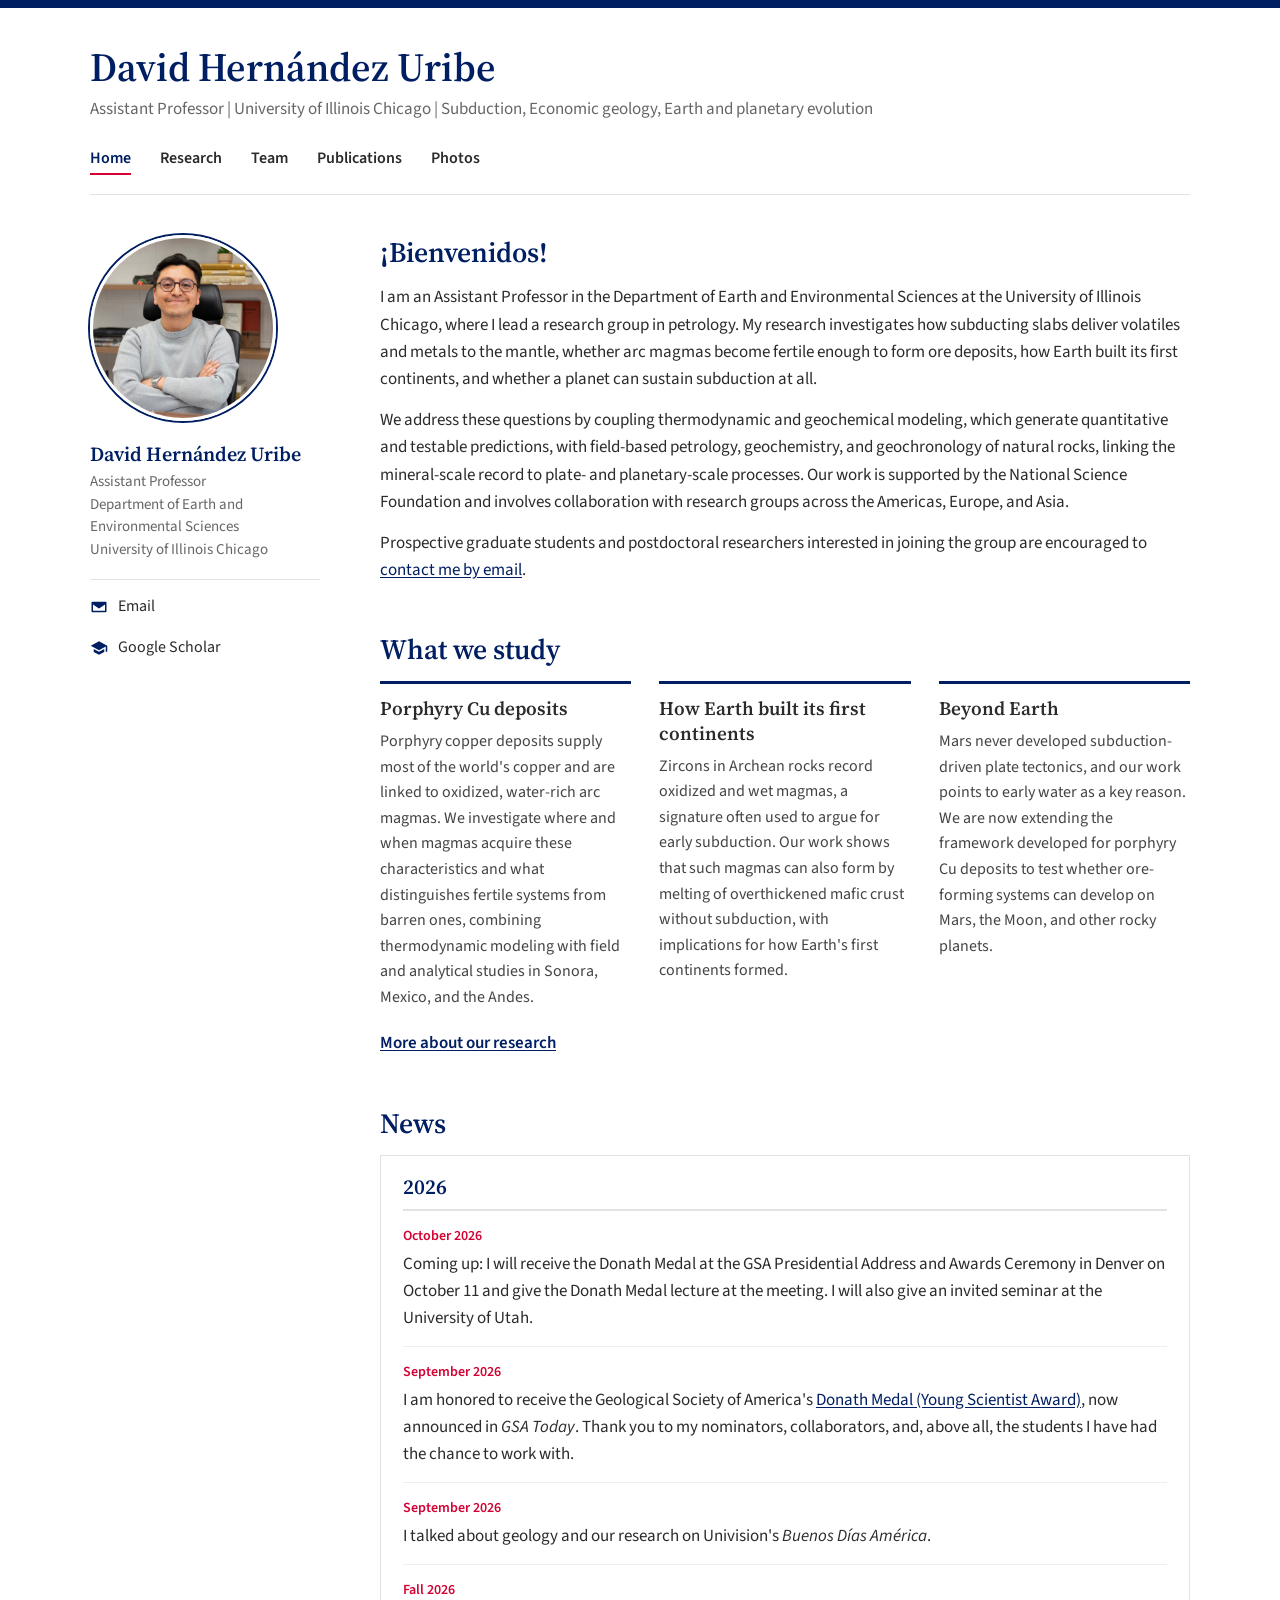
==== index.html @ 57127370 "Add files via upload" ====
<!DOCTYPE html>
<html lang="en">

<head>
    <meta charset="UTF-8">
    <meta name="viewport" content="width=device-width, initial-scale=1.0">

    <title>David Hernández Uribe | Assistant Professor | University of Illinois Chicago</title>

    <link rel="preconnect" href="https://fonts.googleapis.com">
    <link rel="preconnect" href="https://fonts.gstatic.com" crossorigin>
    <link href="https://fonts.googleapis.com/css2?family=Source+Sans+3:ital,wght@0,400;0,600;1,400&family=Source+Serif+4:opsz,wght@8..60,400;8..60,600&display=swap" rel="stylesheet">
    <link rel="stylesheet" href="style.css">

    <!-- Rock icon shown next to the page title in the browser tab -->
    <link rel="icon" href="data:image/svg+xml,<svg xmlns='http://www.w3.org/2000/svg' viewBox='0 0 100 100'><text y='.9em' font-size='90'>🪨</text></svg>">
</head>

<body>

    <div class="banner"></div>

    <div class="page">

    <header>
        <h1>David Hernández Uribe</h1>

        <p class="subtitle">
            Assistant Professor | University of Illinois Chicago | Subduction, Economic geology, Earth and planetary evolution
        </p>

        <nav>
            <a href="index.html" aria-current="page">Home</a>
            <a href="pages/research.html">Research</a>
            <a href="pages/team.html">Team</a>
            <a href="pages/publications.html">Publications</a>
            <a href="pages/photos.html">Photos</a>
        </nav>
    </header>

    <div class="layout">

        <!-- ===== Left sidebar ===== -->
        <aside class="sidebar">

            <img class="avatar" src="profile.jpg" alt="David Hernández Uribe">

            <p class="sidebar-name">David Hernández Uribe</p>

            <p class="sidebar-position">
                Assistant Professor<br>
                Department of Earth and Environmental Sciences<br>
                University of Illinois Chicago
            </p>

            <ul class="sidebar-links">
                <li>
                    <a href="mailto:davidhu@uic.edu">
                        <!-- envelope icon -->
                        <svg viewBox="0 0 24 24" aria-hidden="true"><path d="M3 5h18a1 1 0 0 1 1 1v12a1 1 0 0 1-1 1H3a1 1 0 0 1-1-1V6a1 1 0 0 1 1-1zm9 7.2L4.4 7H19.6L12 12.2zM4 8.8V17h16V8.8l-7.4 5a1 1 0 0 1-1.2 0L4 8.8z"/></svg>
                        Email
                    </a>
                </li>
                <li>
                    <a href="https://scholar.google.com/citations?user=upvPowYAAAAJ&amp;hl=en" target="_blank" rel="noopener">
                        <!-- graduation-cap icon -->
                        <svg viewBox="0 0 24 24" aria-hidden="true"><path d="M12 3 1 9l11 6 9-4.9V17h2V9L12 3zM5 13.2v4L12 21l7-3.8v-4L12 17l-7-3.8z"/></svg>
                        Google Scholar
                    </a>
                </li>
            </ul>

        </aside>

        <!-- ===== Main content ===== -->
        <main>

            <section>
                <h2>¡Bienvenidos!</h2>

                <p>
                    I am an Assistant Professor in the Department of Earth and Environmental Sciences at the University of Illinois Chicago, where I lead a research group in petrology. My research investigates how subducting slabs deliver volatiles and metals to the mantle, whether arc magmas become fertile enough to form ore deposits, how Earth built its first continents, and whether a planet can sustain subduction at all.
                </p>

                <p>
                    We address these questions by coupling thermodynamic and geochemical modeling, which generate quantitative and testable predictions, with field-based petrology, geochemistry, and geochronology of natural rocks, linking the mineral-scale record to plate- and planetary-scale processes. Our work is supported by the National Science Foundation and involves collaboration with research groups across the Americas, Europe, and Asia.
                </p>

                <p>
                    Prospective graduate students and postdoctoral researchers interested in joining the group are encouraged to <a href="mailto:davidhu@uic.edu">contact me by email</a>.
                </p>
            </section>

            <section>
                <h2>What we study</h2>

                <div class="themes">
                    <div class="theme">
                        <h3>Porphyry Cu deposits</h3>
                        <p>Porphyry copper deposits supply most of the world's copper and are linked to oxidized, water-rich arc magmas. We investigate where and when magmas acquire these characteristics and what distinguishes fertile systems from barren ones, combining thermodynamic modeling with field and analytical studies in Sonora, Mexico, and the Andes.</p>
                    </div>

                    <div class="theme">
                        <h3>How Earth built its first continents</h3>
                        <p>Zircons in Archean rocks record oxidized and wet magmas, a signature often used to argue for early subduction. Our work shows that such magmas can also form by melting of overthickened mafic crust without subduction, with implications for how Earth's first continents formed.</p>
                    </div>

                    <div class="theme">
                        <h3>Beyond Earth</h3>
                        <p>Mars never developed subduction-driven plate tectonics, and our work points to early water as a key reason. We are now extending the framework developed for porphyry Cu deposits to test whether ore-forming systems can develop on Mars, the Moon, and other rocky planets.</p>
                    </div>
                </div>

                <p class="more-link"><a href="pages/research.html">More about our research</a></p>
            </section>

            <section>
                <h2>News</h2>

                <!--
                    HOW TO ADD NEWS: copy one <div class="news-item"> ... </div> block,
                    paste it at the TOP of its year (newest first), and edit the date and text.
                    For a new year, copy a <p class="news-year"> line too.
                -->
                <div class="news-list">

                    <p class="news-year">2026</p>
                    <div class="news-item">
                        <p class="news-date">October 2026</p>
                        <p>Coming up: I will receive the Donath Medal at the GSA Presidential Address and Awards Ceremony in Denver on October 11 and give the Donath Medal lecture at the meeting. I will also give an invited seminar at the University of Utah.</p>
                    </div>
                    <div class="news-item">
                        <p class="news-date">September 2026</p>
                        <p>I am honored to receive the Geological Society of America's <a href="https://www.geosociety.org/honors-awards" target="_blank" rel="noopener">Donath Medal (Young Scientist Award)</a>, now announced in <em>GSA Today</em>. Thank you to my nominators, collaborators, and, above all, the students I have had the chance to work with.</p>
                    </div>
                    <div class="news-item">
                        <p class="news-date">September 2026</p>
                        <p>I talked about geology and our research on Univision's <em>Buenos Días América</em>.</p>
                    </div>
                    <div class="news-item">
                        <p class="news-date">Fall 2026</p>
                        <p>Welcome to our newest group members! Damián Donoso-Tapia joins as a postdoctoral researcher after his Ph.D. at UNC Chapel Hill, Morgan DiDomizio starts an M.S. after working with us as an undergraduate, and Isa Sagat joins as an undergraduate researcher.</p>
                    </div>
                    <div class="news-item">
                        <p class="news-date">August 2026</p>
                        <p>New paper! Subhendu Pramanik's M.S. thesis is out in <em>JGR: Planets</em>. We show that early water on Mars kept its crust too light to sink, which helps explain why Mars never developed subduction-driven plate tectonics. <a href="https://doi.org/10.1029/2026JE009718" target="_blank" rel="noopener">Read the paper.</a></p>
                    </div>
                    <div class="news-item">
                        <p class="news-date">June–July 2026</p>
                        <p>A great summer for student funding! Santiago Ramos-Galarza received a GSA Graduate Student Research Grant (Lipman Award), an SEG Student Research Grant, and SEG and GSA travel grants. Dylan Enwia received a GSA Graduate Student Research Grant and an SEG travel award. Congratulations to both!</p>
                    </div>
                    <div class="news-item">
                        <p class="news-date">May 2026</p>
                        <p>New paper in <em>Earth and Planetary Science Letters</em>, led by Santiago Tassara, tracing how the magmas that built the El Teniente supergiant copper deposit in Chile changed their redox state and volatile content over time. <a href="https://doi.org/10.1016/j.epsl.2026.120139" target="_blank" rel="noopener">Read the paper.</a></p>
                    </div>
                    <div class="news-item">
                        <p class="news-date">April 2026</p>
                        <p>New paper in <em>Tectonics</em>, led by Jordan Wang, on the metamorphism, exhumation, and recycling of subduction-zone rocks on Cedros Island, Baja California. <a href="https://doi.org/10.1029/2025TC009340" target="_blank" rel="noopener">Read the paper.</a></p>
                    </div>
                    <div class="news-item">
                        <p class="news-date">April 2026</p>
                        <p>I gave an online seminar at Loma Linda University on the magmatic controls on copper ore fertility.</p>
                    </div>
                    <p class="news-year">2025</p>
                    <div class="news-item">
                        <p class="news-date">November 2025</p>
                        <p>I visited the University of Wisconsin–Madison and gave a seminar on how crustal magmas generate porphyry copper deposits.</p>
                    </div>
                    <div class="news-item">
                        <p class="news-date">October 2025</p>
                        <p>Congratulations to Oscar Torres-Alarcon, who defended his M.S. thesis on October 29! Oscar studied the magmas behind porphyry copper deposits in Sonora, Mexico, received SEG travel funding to present his research, and now works at Freeport-McMoRan.</p>
                    </div>
                    <div class="news-item">
                        <p class="news-date">October 2025</p>
                        <p>Congratulations to Subhendu Pramanik, who defended his M.S. thesis on October 17! Subhendu studied why early water on Mars prevented subduction.</p>
                    </div>
                    <div class="news-item">
                        <p class="news-date">October 2025</p>
                        <p>Busy October: an invited talk at the GSA Annual Meeting in San Antonio, and a seminar at the University of Oklahoma.</p>
                    </div>
                    <div class="news-item">
                        <p class="news-date">September 2025</p>
                        <p>My new paper in <em>Geology</em>, co-authored with Santiago Tassara, is out! Using thermodynamic modeling, we show that oxidized mantle sources and very wet magmas explain the chemical signals used to find fertile porphyry copper systems. <a href="https://doi.org/10.1130/G53405.1" target="_blank" rel="noopener">Read the paper.</a></p>
                    </div>
                    <div class="news-item">
                        <p class="news-date">2025</p>
                        <p>Our 2023 paper on eclogite thermobarometry was among the top 10 most-cited papers published in the <em>Journal of Metamorphic Geology</em> that year.</p>
                    </div>
                    <div class="news-item">
                        <p class="news-date">Fall 2025</p>
                        <p>Welcome to Santiago Ramos-Galarza (Ph.D.) and Dylan Enwia (M.S.), who joined the group to work on ore-forming magmas.</p>
                    </div>
                    <div class="news-item">
                        <p class="news-date">June 2025</p>
                        <p>We hosted the GSA Penrose Conference <em>Eclogites in Space and Time</em>, which I co-organized with C. Mattinson, K. Flores, and S. Baldwin.</p>
                    </div>
                    <div class="news-item">
                        <p class="news-date">March 2025</p>
                        <p>New paper in <em>Earth and Planetary Science Letters</em>, led by Damián Donoso-Tapia (then a Ph.D. student at UNC), on the dehydration and re-hydration of a slab fragment and what it tells us about fluids in subduction zones. <a href="https://doi.org/10.1016/j.epsl.2025.119213" target="_blank" rel="noopener">Read the paper.</a></p>
                    </div>
                    <p class="news-year">2024</p>
                    <div class="news-item">
                        <p class="news-date">October 2024</p>
                        <p>I gave a seminar at Northern Illinois University on subduction zones from a metamorphic petrology perspective.</p>
                    </div>
                    <div class="news-item">
                        <p class="news-date">August 2024</p>
                        <p>New paper in <em>Nature Geoscience</em>! I show that the wet, oxidized magmas recorded in Earth's oldest continents can form when very thick crust melts, without subduction. The work was covered by <a href="https://today.uic.edu/new-model-refutes-leading-theory-on-how-earths-continents-formed/" target="_blank" rel="noopener">UIC Today</a>, WBEZ Chicago radio, and Univision. <a href="https://doi.org/10.1038/s41561-024-01489-z" target="_blank" rel="noopener">Read the paper.</a></p>
                    </div>
                    <div class="news-item">
                        <p class="news-date">August 2024</p>
                        <p>Goldschmidt came to Chicago! I served on the local organizing committee and co-led the "Career Paths" and "Grant Proposal" workshops.</p>
                    </div>
                    <div class="news-item">
                        <p class="news-date">Summer 2024</p>
                        <p>Our first NSF grant is funded! The project traces the origins of fertile magmas in the porphyry copper systems of Sonora, Mexico.</p>
                    </div>
                    <div class="news-item">
                        <p class="news-date">June 2024</p>
                        <p>Subhendu Pramanik received a GSA Graduate Student Research Grant. Congratulations!</p>
                    </div>
                    <div class="news-item">
                        <p class="news-date">June 2024</p>
                        <p>I joined the editorial team of <em>Geochemistry, Geophysics, Geosystems (G<sup>3</sup>)</em> as an Editor.</p>
                    </div>
                    <div class="news-item">
                        <p class="news-date">2024</p>
                        <p>Undergraduate researchers Brian Liberato and Chris Serrano (2023–24) and Maria Garcia-Kinzig (2024–25) each received a UIC Chancellor's Undergraduate Research Award. Brian is now a graduate student at the University of Alabama.</p>
                    </div>
                    <div class="news-item">
                        <p class="news-date">April 2024</p>
                        <p>Outreach: I spoke on Telemundo's <em>Noticiero Chicago</em>, and worked with Mexico's CONANP on geology outreach at the Islas del Pacífico Biosphere Reserve.</p>
                    </div>
                    <div class="news-item">
                        <p class="news-date">February 2024</p>
                        <p>Rocks and minerals, in two languages: a bilingual classroom visit at the Academy for Global Citizenship (Chicago Public Schools).</p>
                    </div>
                    <p class="news-year">2023</p>
                    <div class="news-item">
                        <p class="news-date">November 2023</p>
                        <p>I gave a seminar at the University of Minnesota on global-scale processes in subduction zones.</p>
                    </div>
                    <div class="news-item">
                        <p class="news-date">September 2023</p>
                        <p>New paper in the <em>Journal of Metamorphic Geology</em> with R. Holder and J. D. Hernández-Montenegro, comparing conventional eclogite thermobarometry with phase-equilibrium modeling. <a href="https://doi.org/10.1111/jmg.12747" target="_blank" rel="noopener">Read the paper.</a></p>
                    </div>
                    <div class="news-item">
                        <p class="news-date">August 2023</p>
                        <p>I started as an Assistant Professor in the Department of Earth and Environmental Sciences at UIC, and the research group is officially up and running!</p>
                    </div>
                    <div class="news-item">
                        <p class="news-date">August 2023</p>
                        <p>New paper in <em>G<sup>3</sup></em>, led by P. Lindquist, on talc production and slow slip along the flat subduction interface beneath Guerrero, Mexico. <a href="https://doi.org/10.1029/2023GC010981" target="_blank" rel="noopener">Read the paper.</a></p>
                    </div>
                    <div class="news-item">
                        <p class="news-date">May 2023</p>
                        <p>New paper in <em>Geology</em> with Tatsuki Tsujimori, showing that lawsonite eclogite, a key carrier of water deep into the mantle, forms only in mature, cold subduction zones. <a href="https://doi.org/10.1130/G51052.1" target="_blank" rel="noopener">Read the paper.</a></p>
                    </div>
                    <div class="news-item">
                        <p class="news-date">March 2023</p>
                        <p>New paper in <em>Lithos</em>, led by Richard Palin, on unusual amphibolite-facies minerals in the Wet Mountains, Colorado. <a href="https://doi.org/10.1016/j.lithos.2023.107024" target="_blank" rel="noopener">Read the paper.</a></p>
                    </div>
                    <div class="news-item">
                        <p class="news-date">January 2023</p>
                        <p>New paper in the <em>Journal of Metamorphic Geology</em> with Chris Mattinson and colleagues on long-lived eclogite-facies metamorphism in the Dulan area, North Qaidam, China. <a href="https://doi.org/10.1111/jmg.12708" target="_blank" rel="noopener">Read the paper.</a></p>
                    </div>

                </div>
            </section>

        </main>

    </div>

    </div>

</body>

</html>
---- style.css ----
/* ============================================================
   Colors and fonts (change them here to update the whole site)
   ============================================================ */

:root {
    --text: #2b2b2b;
    --muted: #666;
    --line: #e2e2e2;
    --bg: #ffffff;
    --uic-blue: #001e62;   /* UIC navy */
    --uic-red: #d50032;    /* UIC flames red */
    --serif: "Source Serif 4", Georgia, "Times New Roman", serif;
    --sans: "Source Sans 3", "Helvetica Neue", Arial, sans-serif;
}

body {
    margin: 0;
    font-family: var(--sans);
    font-size: 17px;
    line-height: 1.6;
    color: var(--text);
    background: var(--bg);
}

.page {
    max-width: 1100px;
    margin: 0 auto;
    padding: 36px 40px 60px;
}


/* Blue strip across the top */

.banner {
    height: 8px;
    background: var(--uic-blue);
}


/* Header */

header {
    padding-bottom: 22px;
    border-bottom: 1px solid var(--line);
}

h1 {
    font-family: var(--serif);
    font-size: 40px;
    font-weight: 600;
    line-height: 1.15;
    margin: 0;
    color: var(--uic-blue);
}

.subtitle {
    font-size: 17px;
    color: var(--muted);
    margin: 6px 0 0;
}


/* Navigation */

nav {
    margin-top: 22px;
}

nav a {
    color: var(--text);
    text-decoration: none;
    margin-right: 26px;
    font-size: 16px;
    font-weight: 600;
    padding-bottom: 4px;
    border-bottom: 2px solid transparent;
}

nav a:hover {
    border-bottom-color: var(--line);
}

nav a[aria-current="page"] {
    color: var(--uic-blue);
    border-bottom-color: var(--uic-red);
}


/* Two-column layout: sidebar + content */

.layout {
    display: flex;
    gap: 60px;
    align-items: flex-start;
    margin-top: 40px;
}


/* Sidebar */

.sidebar {
    width: 230px;
    flex-shrink: 0;
    position: sticky;
    top: 30px;
}

.avatar {
    width: 180px;
    height: 180px;
    border-radius: 50%;
    object-fit: cover;
    display: block;
    border: 3px solid var(--bg);
    box-shadow: 0 0 0 2px var(--uic-blue);
}

.sidebar-name {
    font-family: var(--serif);
    font-size: 20px;
    font-weight: 600;
    color: var(--uic-blue);
    margin: 20px 0 4px;
    line-height: 1.3;
}

.sidebar-position {
    font-size: 15px;
    color: var(--muted);
    margin: 0 0 18px;
    line-height: 1.5;
}

.sidebar-links {
    list-style: none;
    padding: 14px 0 0;
    margin: 0;
    border-top: 1px solid var(--line);
}

.sidebar-links li {
    margin-bottom: 10px;
}

.sidebar-links a {
    display: inline-flex;
    align-items: center;
    gap: 10px;
    color: var(--text);
    text-decoration: none;
    font-size: 16px;
}

.sidebar-links a:hover {
    color: var(--uic-blue);
    text-decoration: underline;
}

.sidebar-links svg {
    width: 18px;
    height: 18px;
    fill: var(--uic-blue);
    flex-shrink: 0;
}


/* Main content */

main {
    flex: 1;
    min-width: 0;
}

.page > main {
    margin-top: 36px;
}

h2 {
    font-family: var(--serif);
    font-size: 28px;
    font-weight: 600;
    color: var(--uic-blue);
    line-height: 1.25;
    margin: 48px 0 14px;
}

main > section:first-child h2,
.page > main > h2:first-child {
    margin-top: 0;
}

p {
    margin: 0 0 14px;
}

main a {
    color: var(--uic-blue);
    text-underline-offset: 2px;
}

main a:hover {
    color: var(--uic-red);
}

a:focus-visible,
button:focus-visible {
    outline: 2px solid var(--uic-red);
    outline-offset: 3px;
}


/* Home page: research themes */

.themes {
    display: grid;
    grid-template-columns: repeat(3, 1fr);
    gap: 28px;
}

.theme {
    border-top: 3px solid var(--uic-blue);
    padding-top: 12px;
}

.theme h3 {
    font-family: var(--serif);
    font-size: 19px;
    font-weight: 600;
    line-height: 1.3;
    margin: 0 0 8px;
}

.theme p {
    font-size: 16px;
    margin: 0;
    color: #444;
}

.more-link {
    margin-top: 20px;
    font-weight: 600;
}


/* News */

.news-list {
    max-height: 440px;
    overflow-y: auto;
    border: 1px solid var(--line);
    padding: 0 22px 8px;
}

.news-year {
    font-family: var(--serif);
    font-size: 21px;
    font-weight: 600;
    color: var(--uic-blue);
    margin: 0;
    padding: 14px 0 6px;
    border-bottom: 2px solid var(--line);
    background: var(--bg);
    position: sticky;
    top: 0;
}

.news-item {
    padding: 14px 0;
    border-bottom: 1px solid #eee;
}

.news-item:last-child {
    border-bottom: none;
}

.news-item p {
    margin: 0;
}

.news-item p.news-date {
    font-size: 14px;
    font-weight: 600;
    color: var(--uic-red);
    margin-bottom: 3px;
}


/* Photos page */

.photo-intro {
    color: var(--muted);
    max-width: 700px;
}

.gallery {
    display: grid;
    grid-template-columns: repeat(auto-fill, minmax(260px, 1fr));
    gap: 24px;
    margin-top: 20px;
}

.gallery figure {
    margin: 0;
}

.gallery button {
    all: unset;
    cursor: zoom-in;
    display: block;
    width: 100%;
}

.gallery img {
    width: 100%;
    aspect-ratio: 4 / 3;
    object-fit: cover;
    display: block;
    background: #eee;
}

.gallery figcaption {
    font-size: 15px;
    color: #555;
    margin-top: 8px;
    line-height: 1.45;
}

.lightbox {
    border: none;
    padding: 0;
    background: transparent;
    max-width: 92vw;
    max-height: 92vh;
}

.lightbox::backdrop {
    background: rgba(0, 0, 0, 0.85);
}

.lightbox img {
    max-width: 92vw;
    max-height: 82vh;
    display: block;
    margin: 0 auto;
}

.lightbox p {
    color: #eee;
    text-align: center;
    font-size: 15px;
    margin: 12px 0 0;
}

.lightbox-close {
    position: fixed;
    top: 16px;
    right: 22px;
    background: none;
    border: none;
    color: #fff;
    font-size: 34px;
    cursor: pointer;
    line-height: 1;
}


/* Tablets and phones */

@media (max-width: 900px) {
    .themes {
        grid-template-columns: 1fr;
        gap: 22px;
    }
}

@media (max-width: 760px) {
    .page {
        padding: 24px 22px 48px;
    }


    h1 {
        font-size: 32px;
    }

    nav a {
        display: inline-block;
        margin: 0 18px 8px 0;
    }

    .layout {
        flex-direction: column;
        gap: 30px;
    }

    .sidebar {
        position: static;
        width: 100%;
        text-align: center;
    }

    .avatar {
        margin: 0 auto;
        width: 150px;
        height: 150px;
    }

    .sidebar-links a {
        justify-content: center;
    }
}

.photo-section {
    font-family: var(--serif);
    font-size: 22px;
    font-weight: 600;
    color: var(--text);
    margin: 40px 0 8px;
}


/* Shared: lead paragraph and image placeholders */

.lead {
    font-size: 18px;
}

.placeholder {
    margin: 0;
}

.placeholder img {
    width: 100%;
    display: block;
}

.placeholder-box {
    aspect-ratio: 4 / 3;
    border: 2px dashed #c9ced8;
    background: #f5f6f8;
    color: #8a93a3;
    display: flex;
    align-items: center;
    justify-content: center;
    text-align: center;
    font-size: 14px;
    padding: 16px;
}

.placeholder figcaption {
    font-size: 14px;
    font-style: italic;
    color: var(--muted);
    margin-top: 8px;
}

.placeholder.wide .placeholder-box {
    aspect-ratio: 16 / 5;
}

.placeholder.wide {
    margin: 10px 0 24px;
}


/* Research page */

.area-links {
    display: flex;
    flex-wrap: wrap;
    gap: 8px 22px;
    font-weight: 600;
    font-size: 15px;
}

.research-area {
    scroll-margin-top: 20px;
}

.area-grid {
    display: grid;
    grid-template-columns: 1fr 300px;
    gap: 32px;
    align-items: start;
}

.research-area.flip .area-grid {
    grid-template-columns: 300px 1fr;
}

.research-area.flip .area-text {
    order: 2;
}


/* Team page */

.team-heading {
    font-family: var(--serif);
    font-size: 22px;
    font-weight: 600;
    color: var(--uic-blue);
    border-bottom: 2px solid var(--line);
    padding-bottom: 6px;
    margin: 40px 0 18px;
}

.member {
    display: flex;
    gap: 24px;
    align-items: flex-start;
    margin-bottom: 26px;
}

.member-photo {
    width: 130px;
    height: 130px;
    flex-shrink: 0;
    object-fit: cover;
    border-radius: 4px;
}

.placeholder-photo {
    border: 2px dashed #c9ced8;
    background: #f5f6f8;
    color: #8a93a3;
    display: flex;
    align-items: center;
    justify-content: center;
    font-family: var(--serif);
    font-size: 30px;
}

.member-info h3 {
    font-family: var(--serif);
    font-size: 20px;
    font-weight: 600;
    margin: 0;
}

.member-info p {
    margin: 0 0 6px;
    font-size: 16px;
}

.member-info p.member-role {
    color: var(--uic-red);
    font-weight: 600;
    font-size: 15px;
    margin-bottom: 8px;
}

.former-ug {
    font-size: 16px;
    margin-top: 10px;
}


/* Publications page */

.updated {
    color: var(--muted);
    font-size: 15px;
}

.pub-key {
    font-size: 14px;
    color: var(--muted);
}

.pub-year {
    font-family: var(--serif);
    font-size: 22px;
    font-weight: 600;
    color: var(--uic-blue);
    border-bottom: 2px solid var(--line);
    padding-bottom: 4px;
    margin: 32px 0 12px;
}

.pubs {
    padding-left: 38px;
    margin: 0;
}

.pubs li {
    margin-bottom: 14px;
    font-size: 16px;
    line-height: 1.55;
}

.pubs li::marker {
    color: var(--muted);
    font-size: 14px;
}

.pubs a {
    word-break: break-word;
}


@media (max-width: 900px) {
    .area-grid,
    .research-area.flip .area-grid {
        grid-template-columns: 1fr;
    }

    .research-area.flip .area-text {
        order: 0;
    }
}

@media (max-width: 560px) {
    .member {
        flex-direction: column;
        gap: 12px;
    }
}
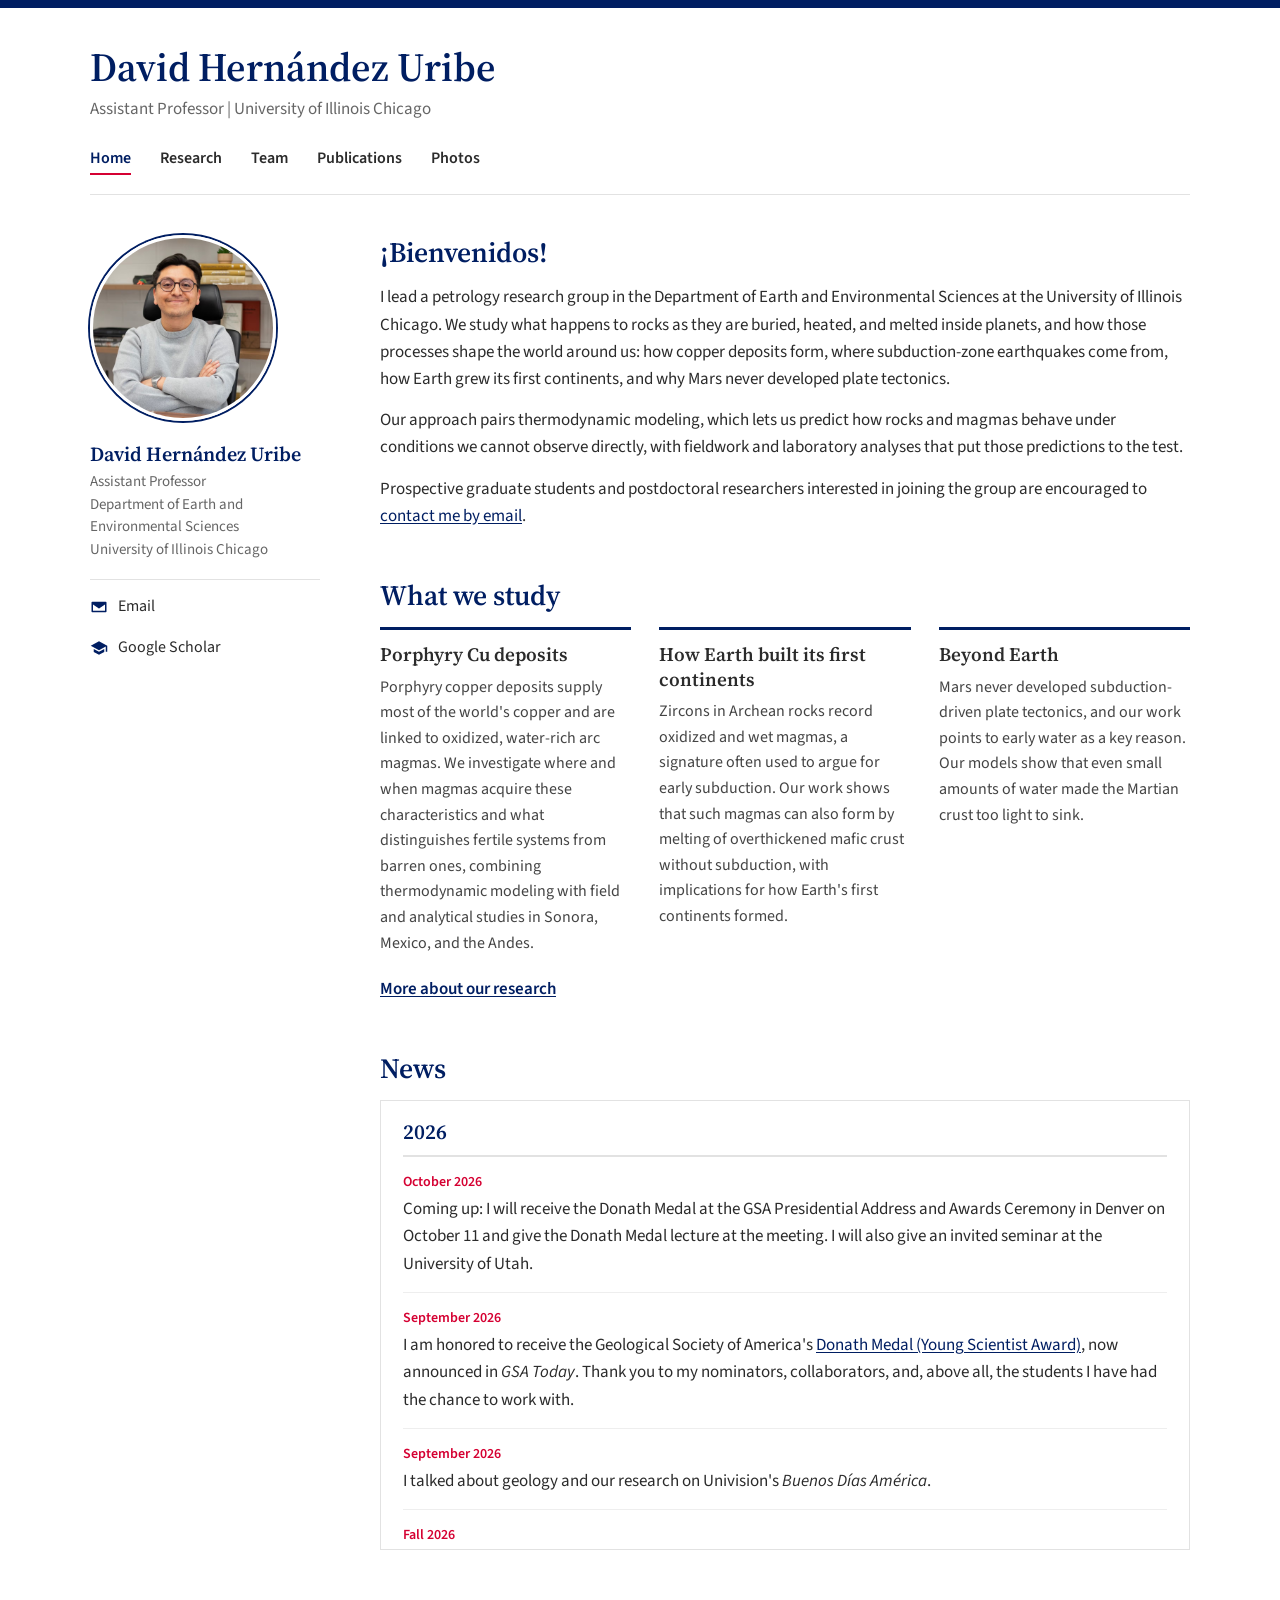
==== commit 0996e6fb: "Add files via upload" ====
--- a/index.html
+++ b/index.html
@@ -26,7 +26,7 @@
         <h1>David Hernández Uribe</h1>
 
         <p class="subtitle">
-            Assistant Professor | University of Illinois Chicago | Subduction, Economic geology, Earth and planetary evolution
+            Assistant Professor | University of Illinois Chicago
         </p>
 
         <nav>
@@ -79,11 +79,11 @@
                 <h2>¡Bienvenidos!</h2>
 
                 <p>
-                    I am an Assistant Professor in the Department of Earth and Environmental Sciences at the University of Illinois Chicago, where I lead a research group in petrology. My research investigates how subducting slabs deliver volatiles and metals to the mantle, whether arc magmas become fertile enough to form ore deposits, how Earth built its first continents, and whether a planet can sustain subduction at all.
+                    I lead a petrology research group in the Department of Earth and Environmental Sciences at the University of Illinois Chicago. We study what happens to rocks as they are buried, heated, and melted inside planets, and how those processes shape the world around us: how copper deposits form, where subduction-zone earthquakes come from, how Earth grew its first continents, and why Mars never developed plate tectonics.
                 </p>
 
                 <p>
-                    We address these questions by coupling thermodynamic and geochemical modeling, which generate quantitative and testable predictions, with field-based petrology, geochemistry, and geochronology of natural rocks, linking the mineral-scale record to plate- and planetary-scale processes. Our work is supported by the National Science Foundation and involves collaboration with research groups across the Americas, Europe, and Asia.
+                    Our approach pairs thermodynamic modeling, which lets us predict how rocks and magmas behave under conditions we cannot observe directly, with fieldwork and laboratory analyses that put those predictions to the test.
                 </p>
 
                 <p>
@@ -107,7 +107,7 @@
 
                     <div class="theme">
                         <h3>Beyond Earth</h3>
-                        <p>Mars never developed subduction-driven plate tectonics, and our work points to early water as a key reason. We are now extending the framework developed for porphyry Cu deposits to test whether ore-forming systems can develop on Mars, the Moon, and other rocky planets.</p>
+                        <p>Mars never developed subduction-driven plate tectonics, and our work points to early water as a key reason. Our models show that even small amounts of water made the Martian crust too light to sink.</p>
                     </div>
                 </div>
 
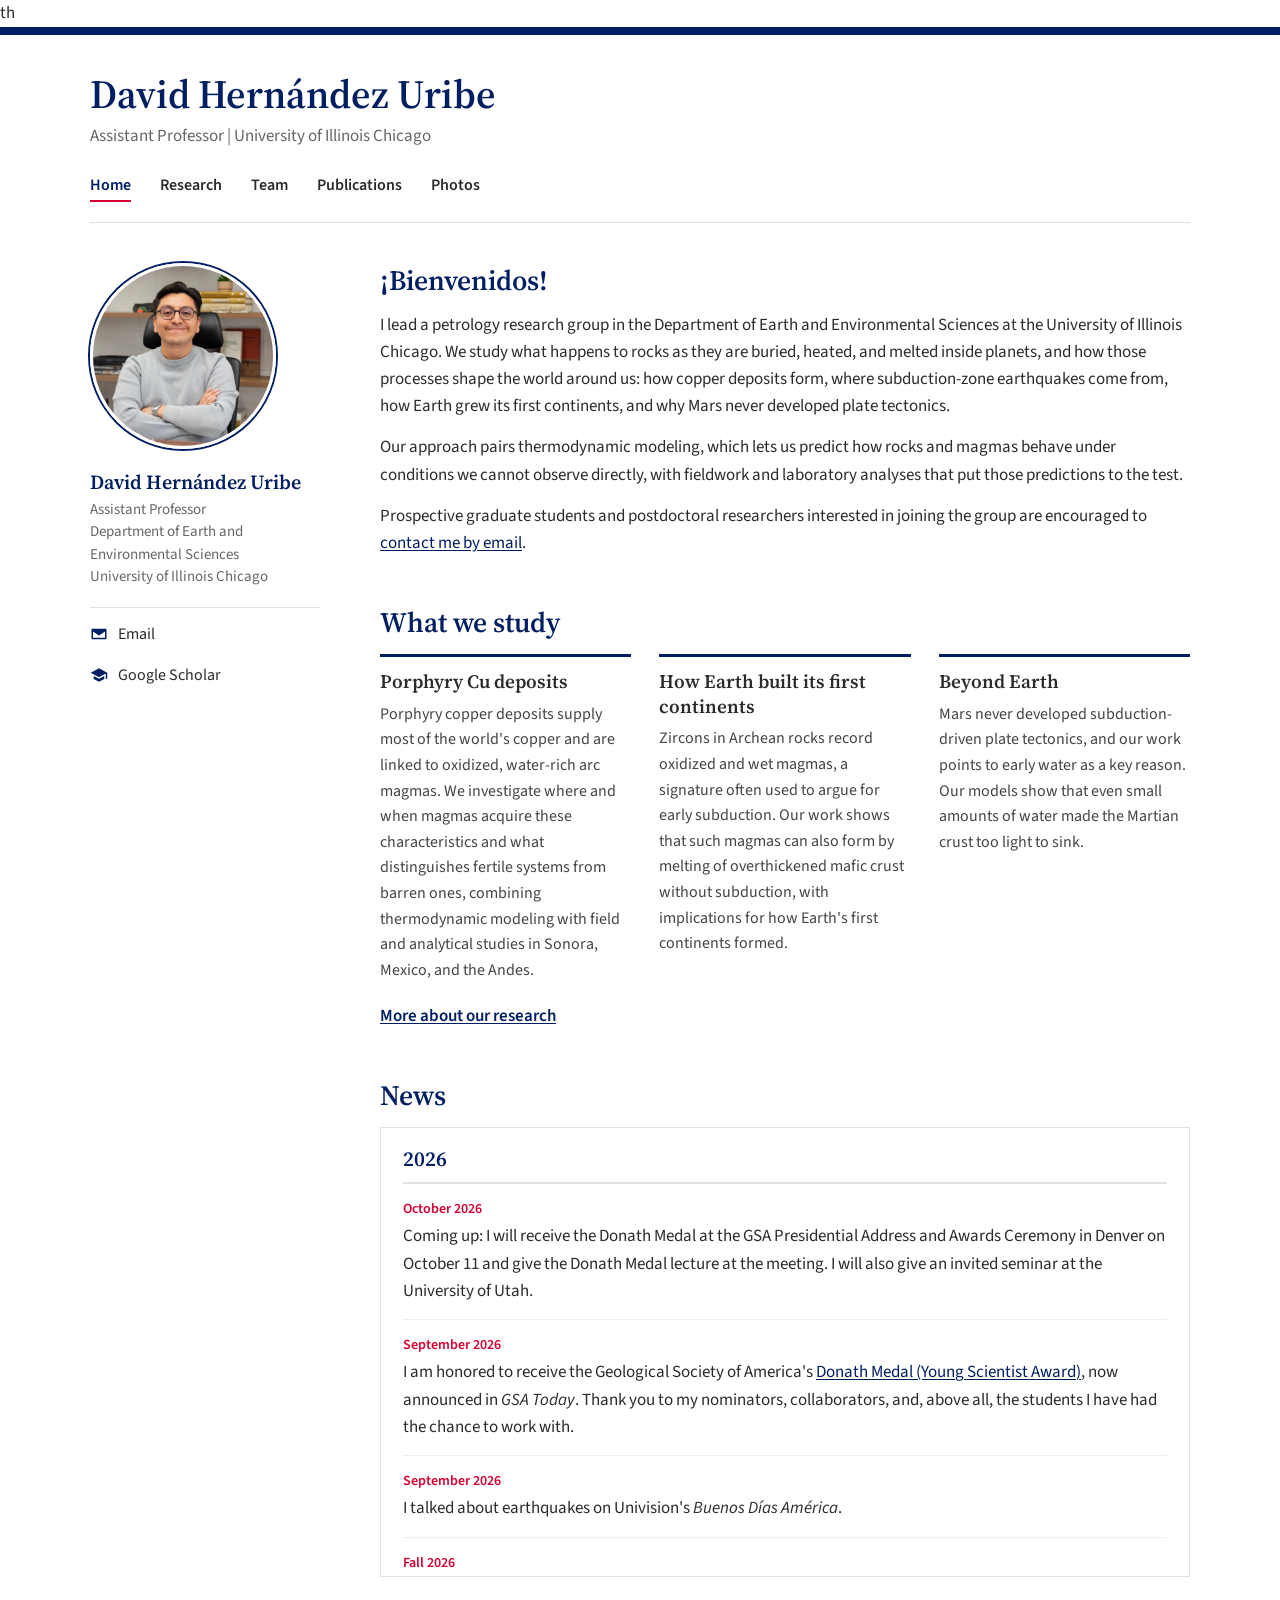
==== commit af160ff3: "Refine news items with personal references Updated various news items to include more personal refer" ====
--- a/index.html
+++ b/index.html
@@ -1,11 +1,11 @@
-<!DOCTYPE html>
+th<!DOCTYPE html>
 <html lang="en">
 
 <head>
     <meta charset="UTF-8">
     <meta name="viewport" content="width=device-width, initial-scale=1.0">
 
-    <title>David Hernández Uribe | Assistant Professor | University of Illinois Chicago</title>
+    <title>David Hernández Uribe 🔬 | Assistant Professor | University of Illinois Chicago</title>
 
     <link rel="preconnect" href="https://fonts.googleapis.com">
     <link rel="preconnect" href="https://fonts.gstatic.com" crossorigin>
@@ -135,7 +135,7 @@
                     </div>
                     <div class="news-item">
                         <p class="news-date">September 2026</p>
-                        <p>I talked about geology and our research on Univision's <em>Buenos Días América</em>.</p>
+                        <p>I talked about earthquakes  on Univision's <em>Buenos Días América</em>.</p>
                     </div>
                     <div class="news-item">
                         <p class="news-date">Fall 2026</p>
@@ -143,7 +143,7 @@
                     </div>
                     <div class="news-item">
                         <p class="news-date">August 2026</p>
-                        <p>New paper! Subhendu Pramanik's M.S. thesis is out in <em>JGR: Planets</em>. We show that early water on Mars kept its crust too light to sink, which helps explain why Mars never developed subduction-driven plate tectonics. <a href="https://doi.org/10.1029/2026JE009718" target="_blank" rel="noopener">Read the paper.</a></p>
+                        <p>New paper! Subhendu Pramanik's paper is out in <em>JGR: Planets</em>. We show that early water on Mars kept its crust too light to sink, which helps explain why Mars never developed subduction-driven plate tectonics. <a href="https://doi.org/10.1029/2026JE009718" target="_blank" rel="noopener">Read the paper.</a></p>
                     </div>
                     <div class="news-item">
                         <p class="news-date">June–July 2026</p>
@@ -151,7 +151,7 @@
                     </div>
                     <div class="news-item">
                         <p class="news-date">May 2026</p>
-                        <p>New paper in <em>Earth and Planetary Science Letters</em>, led by Santiago Tassara, tracing how the magmas that built the El Teniente supergiant copper deposit in Chile changed their redox state and volatile content over time. <a href="https://doi.org/10.1016/j.epsl.2026.120139" target="_blank" rel="noopener">Read the paper.</a></p>
+                        <p>New paper in <em>Earth and Planetary Science Letters</em>, led by my friend Santiago Tassara, tracing how the magmas that built the El Teniente supergiant copper deposit in Chile changed their redox state and volatile content over time. <a href="https://doi.org/10.1016/j.epsl.2026.120139" target="_blank" rel="noopener">Read the paper.</a></p>
                     </div>
                     <div class="news-item">
                         <p class="news-date">April 2026</p>
@@ -180,11 +180,11 @@
                     </div>
                     <div class="news-item">
                         <p class="news-date">September 2025</p>
-                        <p>My new paper in <em>Geology</em>, co-authored with Santiago Tassara, is out! Using thermodynamic modeling, we show that oxidized mantle sources and very wet magmas explain the chemical signals used to find fertile porphyry copper systems. <a href="https://doi.org/10.1130/G53405.1" target="_blank" rel="noopener">Read the paper.</a></p>
+                        <p>My new paper in <em>Geology</em>, co-authored with my friend Santiago Tassara, is out! Using thermodynamic modeling, we show that oxidized mantle sources and very wet magmas explain the chemical signals used to find fertile porphyry copper systems. <a href="https://doi.org/10.1130/G53405.1" target="_blank" rel="noopener">Read the paper.</a></p>
                     </div>
                     <div class="news-item">
                         <p class="news-date">2025</p>
-                        <p>Our 2023 paper on eclogite thermobarometry was among the top 10 most-cited papers published in the <em>Journal of Metamorphic Geology</em> that year.</p>
+                        <p>Our 2023 paper  was among the top 10 most-cited papers published in the <em>Journal of Metamorphic Geology</em> that year.</p>
                     </div>
                     <div class="news-item">
                         <p class="news-date">Fall 2025</p>
@@ -192,7 +192,7 @@
                     </div>
                     <div class="news-item">
                         <p class="news-date">June 2025</p>
-                        <p>We hosted the GSA Penrose Conference <em>Eclogites in Space and Time</em>, which I co-organized with C. Mattinson, K. Flores, and S. Baldwin.</p>
+                        <p>We hosted the IEC14/GSA Penrose Conference <em>Eclogites in Space and Time</em>, which I co-organized with C. Mattinson, K. Flores, and S. Baldwin.</p>
                     </div>
                     <div class="news-item">
                         <p class="news-date">March 2025</p>
--- a/style.css
+++ b/style.css
@@ -616,3 +616,82 @@
         gap: 12px;
     }
 }
+
+
+/* Research page figures */
+
+.area-grid {
+    grid-template-columns: 1fr 360px;
+}
+
+.research-area.flip .area-grid {
+    grid-template-columns: 360px 1fr;
+}
+
+.research-fig {
+    margin: 0;
+}
+
+.research-fig img {
+    width: 100%;
+    display: block;
+    border: 1px solid var(--line);
+}
+
+.research-fig a:hover img {
+    opacity: 0.92;
+}
+
+.research-fig figcaption {
+    font-size: 14px;
+    color: var(--muted);
+    margin-top: 8px;
+    line-height: 1.45;
+}
+
+.research-fig.wide {
+    margin-top: 18px;
+}
+
+.research-area.below .area-grid {
+    grid-template-columns: 1fr;
+}
+
+@media (max-width: 900px) {
+    .area-grid,
+    .research-area.flip .area-grid {
+        grid-template-columns: 1fr;
+    }
+}
+
+.pub-photo {
+    margin: 10px 0 24px;
+}
+
+/* Photo gallery: three per row */
+.gallery {
+    grid-template-columns: repeat(3, 1fr);
+    gap: 18px;
+}
+
+@media (max-width: 900px) {
+    .gallery {
+        grid-template-columns: repeat(2, 1fr);
+    }
+}
+
+@media (max-width: 520px) {
+    .gallery {
+        grid-template-columns: 1fr;
+    }
+}
+
+.gallery.gallery-two {
+    grid-template-columns: repeat(2, 1fr);
+}
+
+@media (max-width: 520px) {
+    .gallery.gallery-two {
+        grid-template-columns: 1fr;
+    }
+}
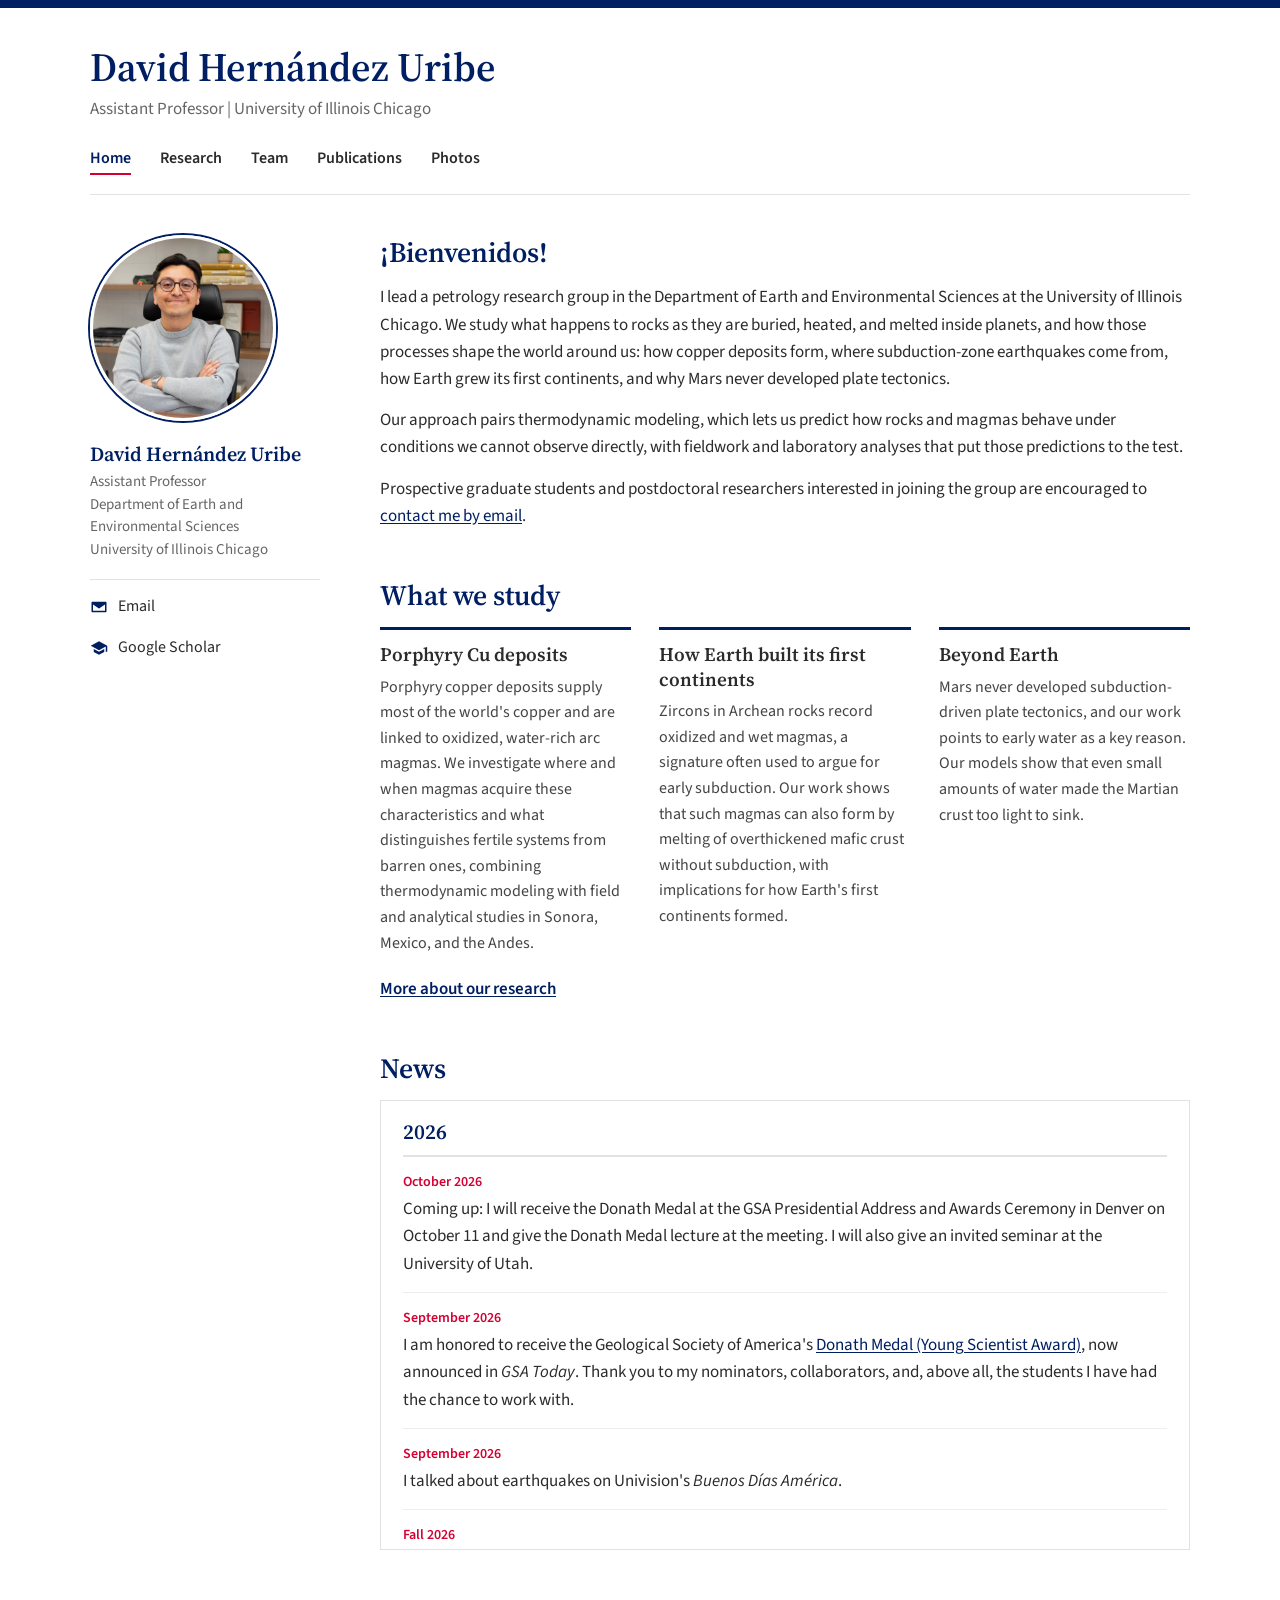
==== commit 507bcbb0: "Fix DOCTYPE declaration in index.html" ====
--- a/index.html
+++ b/index.html
@@ -1,4 +1,4 @@
-th<!DOCTYPE html>
+<!DOCTYPE html>
 <html lang="en">
 
 <head>
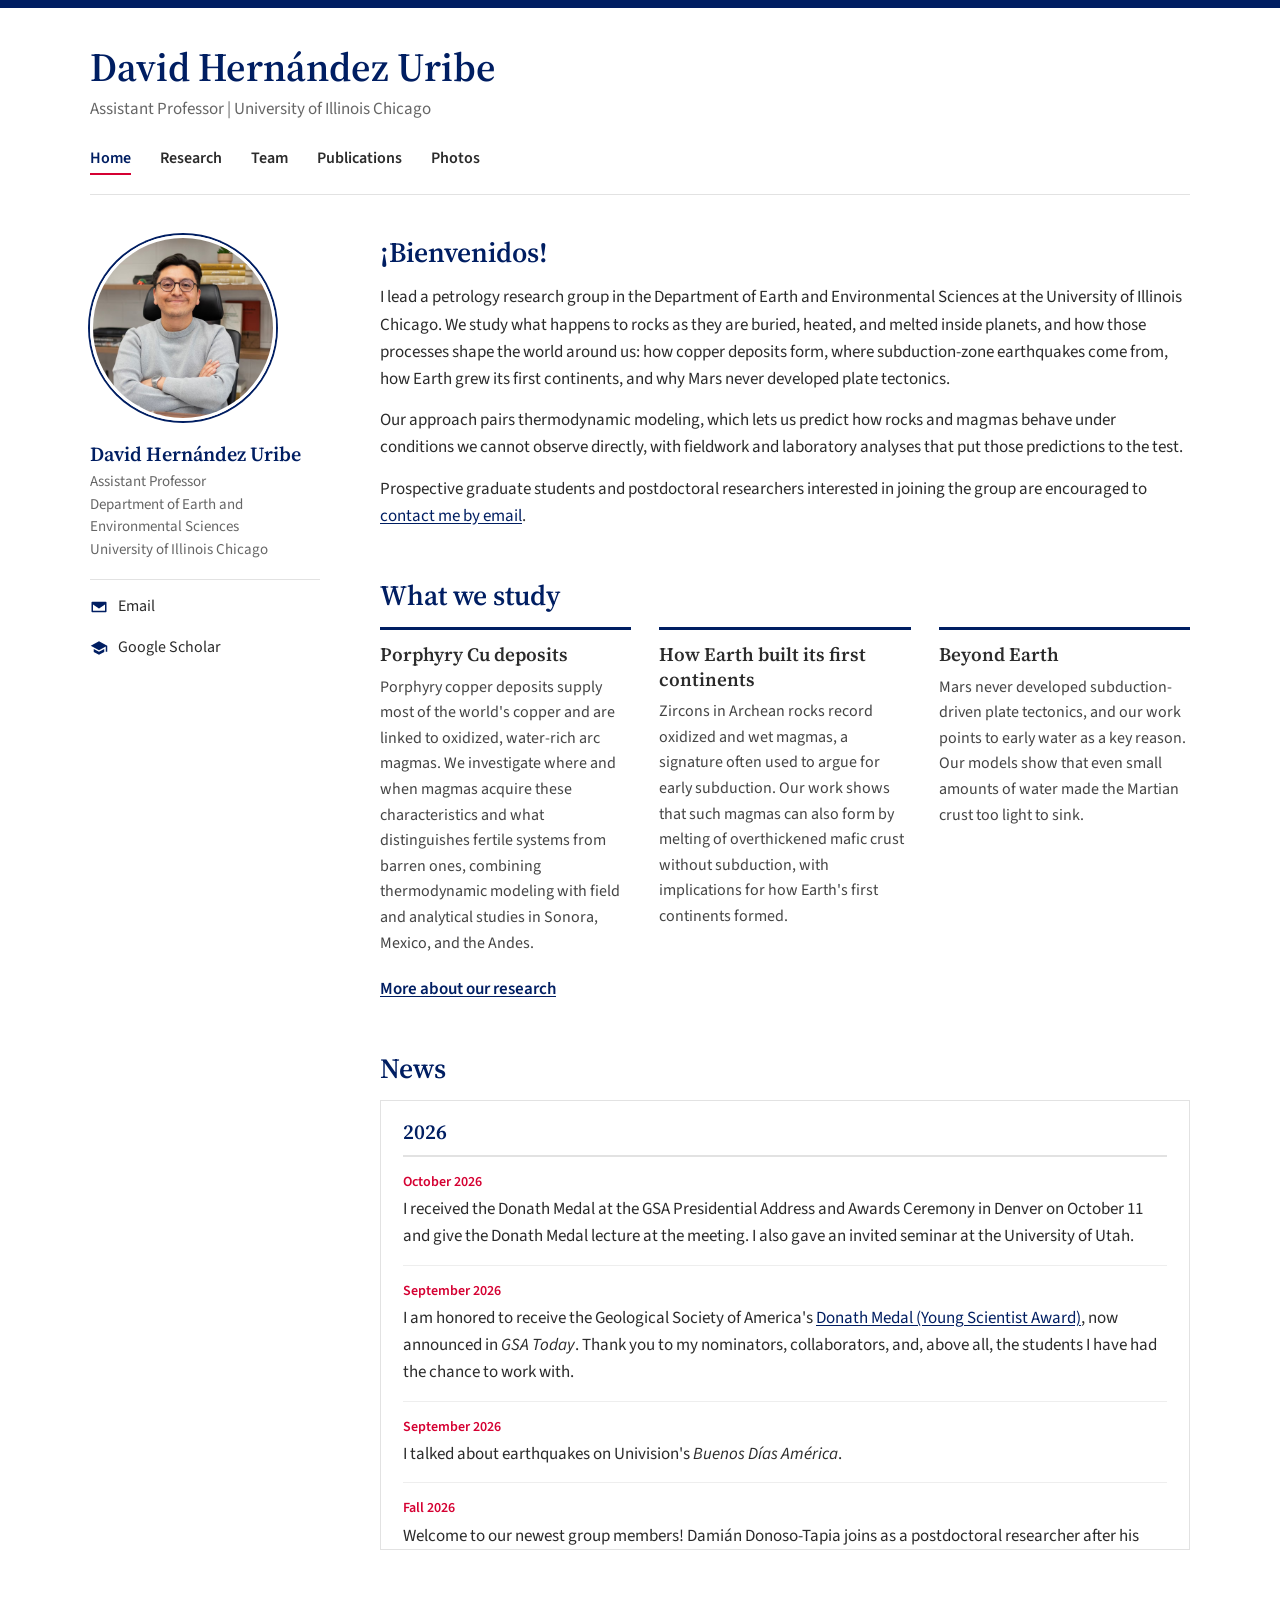
==== commit 60f7d6a7: "Update news item to reflect past events" ====
--- a/index.html
+++ b/index.html
@@ -6,6 +6,67 @@
     <meta name="viewport" content="width=device-width, initial-scale=1.0">
 
     <title>David Hernández Uribe 🔬 | Assistant Professor | University of Illinois Chicago</title>
+
+    <!-- Search engines and link previews -->
+    <meta name="description" content="David Hernández Uribe, Assistant Professor at the University of Illinois Chicago. Petrology research group studying porphyry copper deposits, subduction zones, Earth's first continents, and Mars.">
+    <meta name="author" content="David Hernández Uribe">
+    <link rel="canonical" href="https://davidh-u.github.io/davidhu/">
+    <meta property="og:type" content="profile">
+    <meta property="og:title" content="David Hernández Uribe 🔬 | Assistant Professor | University of Illinois Chicago">
+    <meta property="og:description" content="David Hernández Uribe, Assistant Professor at the University of Illinois Chicago. Petrology research group studying porphyry copper deposits, subduction zones, Earth's first continents, and Mars.">
+    <meta property="og:url" content="https://davidh-u.github.io/davidhu/">
+    <meta property="og:image" content="https://davidh-u.github.io/davidhu/profile.jpg">
+    <script type="application/ld+json">
+{
+  "@context": "https://schema.org",
+  "@type": "Person",
+  "name": "David Hernández Uribe",
+  "alternateName": [
+    "David Hernández-Uribe",
+    "David Hernandez Uribe",
+    "David Hernandez-Uribe"
+  ],
+  "jobTitle": "Assistant Professor",
+  "worksFor": {
+    "@type": "CollegeOrUniversity",
+    "name": "University of Illinois Chicago"
+  },
+  "affiliation": {
+    "@type": "Organization",
+    "name": "Department of Earth and Environmental Sciences, University of Illinois Chicago"
+  },
+  "email": "mailto:davidhu@uic.edu",
+  "url": "https://davidh-u.github.io/davidhu/",
+  "image": "https://davidh-u.github.io/davidhu/profile.jpg",
+  "alumniOf": [
+    {
+      "@type": "CollegeOrUniversity",
+      "name": "Colorado School of Mines"
+    },
+    {
+      "@type": "CollegeOrUniversity",
+      "name": "Central Washington University"
+    },
+    {
+      "@type": "CollegeOrUniversity",
+      "name": "Universidad Nacional Autónoma de México"
+    }
+  ],
+  "knowsAbout": [
+    "Petrology",
+    "Porphyry copper deposits",
+    "Subduction zones",
+    "Thermodynamic modeling",
+    "Metamorphic petrology",
+    "Planetary science"
+  ],
+  "award": "GSA Donath Medal (Young Scientist Award), 2026",
+  "sameAs": [
+    "https://scholar.google.com/citations?user=upvPowYAAAAJ"
+  ]
+}
+    </script>
+
 
     <link rel="preconnect" href="https://fonts.googleapis.com">
     <link rel="preconnect" href="https://fonts.gstatic.com" crossorigin>
@@ -127,7 +188,7 @@
                     <p class="news-year">2026</p>
                     <div class="news-item">
                         <p class="news-date">October 2026</p>
-                        <p>Coming up: I will receive the Donath Medal at the GSA Presidential Address and Awards Ceremony in Denver on October 11 and give the Donath Medal lecture at the meeting. I will also give an invited seminar at the University of Utah.</p>
+                        <p>I received the Donath Medal at the GSA Presidential Address and Awards Ceremony in Denver on October 11 and give the Donath Medal lecture at the meeting. I also gave an invited seminar at the University of Utah.</p>
                     </div>
                     <div class="news-item">
                         <p class="news-date">September 2026</p>
@@ -147,7 +208,7 @@
                     </div>
                     <div class="news-item">
                         <p class="news-date">June–July 2026</p>
-                        <p>A great summer for student funding! Santiago Ramos-Galarza received a GSA Graduate Student Research Grant (Lipman Award), an SEG Student Research Grant, and SEG and GSA travel grants. Dylan Enwia received a GSA Graduate Student Research Grant and an SEG travel award. Congratulations to both!</p>
+                        <p>A great summer for student funding! Santiago Ramos-Galarza received a GSA Graduate Student Research Grant (Lipman Award), an SEG Student Research Grant, and SEG and GSA travel grants. Dylan Enwia received a GSA Graduate Student Research Grant (Lipman Award) and an SEG travel award. Congratulations to both!</p>
                     </div>
                     <div class="news-item">
                         <p class="news-date">May 2026</p>
@@ -274,6 +335,10 @@
 
     </div>
 
+
+    <!-- Visitor statistics (GoatCounter): https://davidhu.goatcounter.com -->
+    <script data-goatcounter="https://davidhu.goatcounter.com/count" async src="https://gc.zgo.at/count.js"></script>
+
 </body>
 
 </html>
